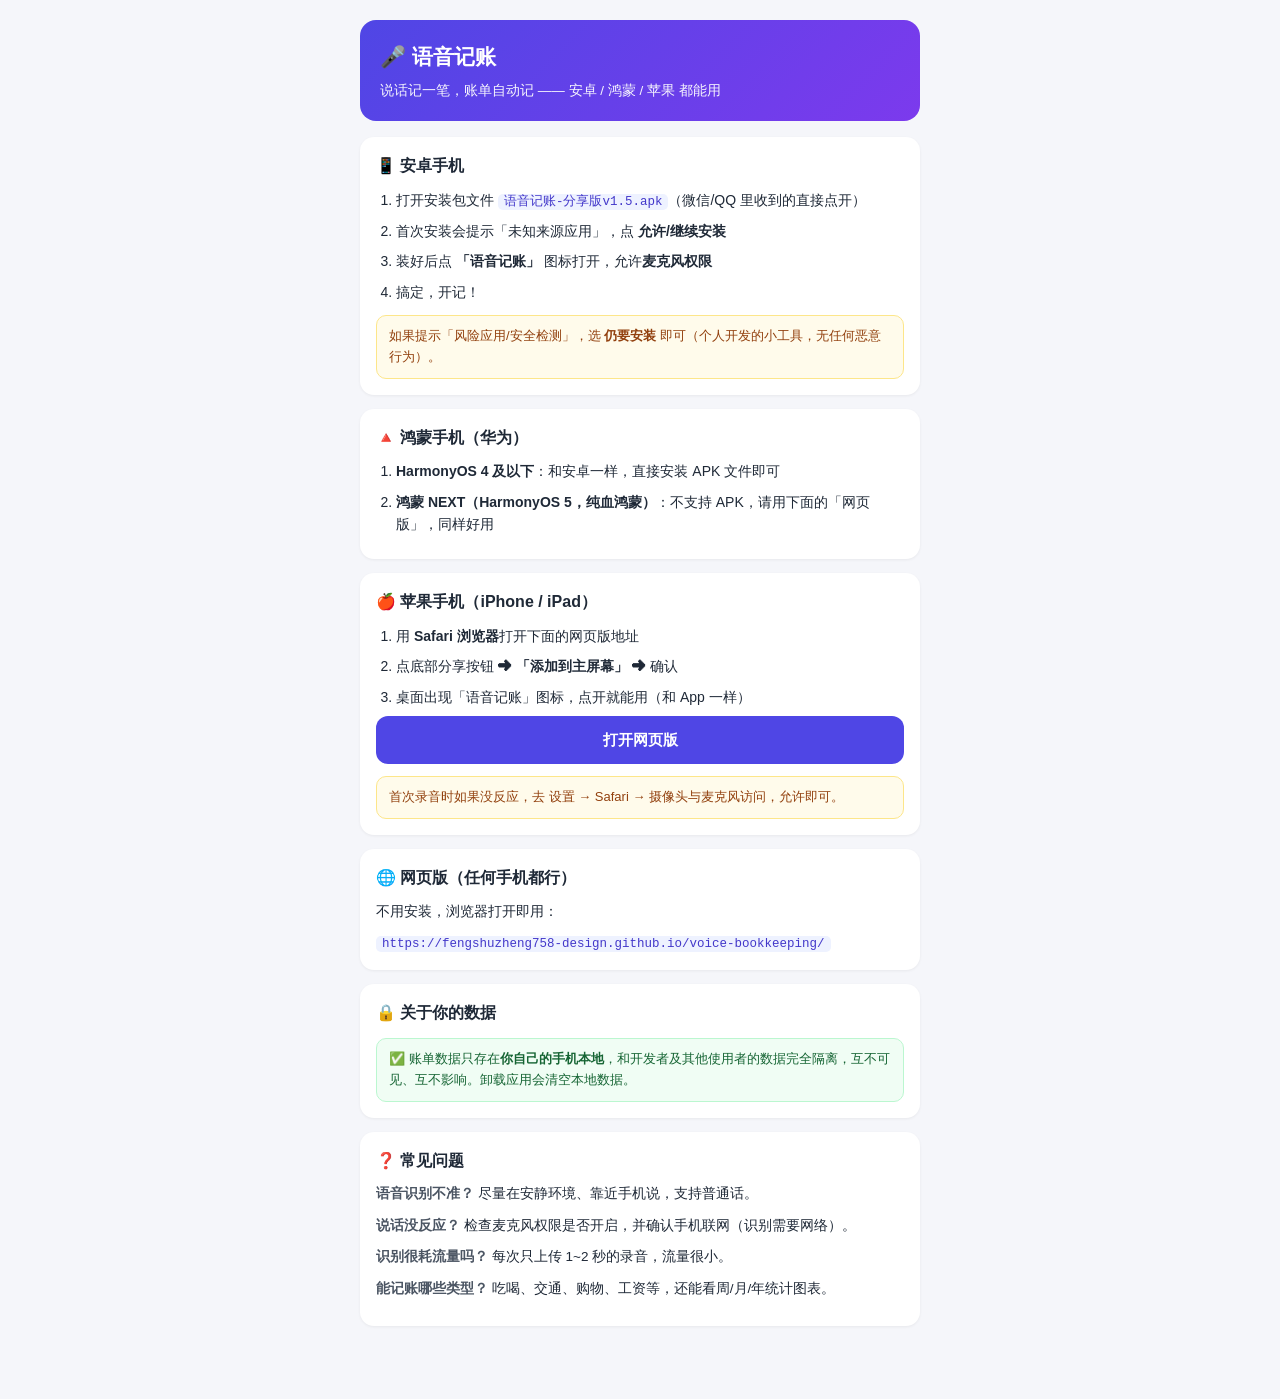
==== 语音记账-安装指南.html @ 402b916f "分享版APK v1.5（minSdk21/targetSdk33）+ 安装指南" ====
<!DOCTYPE html>
<html lang="zh-CN">
<head>
<meta charset="UTF-8">
<meta name="viewport" content="width=device-width, initial-scale=1.0">
<title>语音记账 · 安装指南</title>
<style>
  body{font-family:-apple-system,BlinkMacSystemFont,"PingFang SC","Microsoft YaHei",sans-serif;background:#f5f6fa;color:#1f2937;max-width:560px;margin:0 auto;padding:20px 16px 60px;line-height:1.6}
  .hd{background:linear-gradient(135deg,#4f46e5,#7c3aed);color:#fff;border-radius:16px;padding:20px;margin-bottom:16px}
  .hd h1{margin:0 0 6px;font-size:21px}
  .hd p{margin:0;font-size:13.5px;opacity:.95}
  .card{background:#fff;border-radius:14px;padding:16px;margin-bottom:14px;box-shadow:0 1px 3px rgba(0,0,0,.06)}
  .card h2{font-size:16px;margin:0 0 10px}
  .card h2 .tag{display:inline-block;background:#eef2ff;color:#4338ca;font-size:12px;border-radius:8px;padding:1px 8px;margin-left:4px}
  ol{padding-left:20px;margin:0;font-size:14px}
  ol li{margin-bottom:8px}
  code{background:#eef2ff;color:#4338ca;padding:1px 6px;border-radius:5px;font-size:12.5px;word-break:break-all}
  .tip{background:#fffbeb;border:1px solid #fde68a;border-radius:10px;padding:10px 12px;font-size:13px;color:#92400e;margin-top:12px}
  .good{background:#f0fdf4;border:1px solid #bbf7d0;border-radius:10px;padding:10px 12px;font-size:13px;color:#166534;margin-top:12px}
  .btn{display:block;text-align:center;background:#4f46e5;color:#fff;text-decoration:none;font-size:15px;font-weight:600;padding:12px;border-radius:12px;margin:6px 0}
  .qa{font-size:13.5px;margin-bottom:10px}
  .qa b{color:#4b5563}
</style>
</head>
<body>

  <div class="hd">
    <h1>🎤 语音记账</h1>
    <p>说话记一笔，账单自动记 —— 安卓 / 鸿蒙 / 苹果 都能用</p>
  </div>

  <div class="card">
    <h2>📱 安卓手机</h2>
    <ol>
      <li>打开安装包文件 <code>语音记账-分享版v1.5.apk</code>（微信/QQ 里收到的直接点开）</li>
      <li>首次安装会提示「未知来源应用」，点 <b>允许/继续安装</b></li>
      <li>装好后点 <b>「语音记账」</b> 图标打开，允许<b>麦克风权限</b></li>
      <li>搞定，开记！</li>
    </ol>
    <div class="tip">如果提示「风险应用/安全检测」，选 <b>仍要安装</b> 即可（个人开发的小工具，无任何恶意行为）。</div>
  </div>

  <div class="card">
    <h2>🔺 鸿蒙手机（华为）</h2>
    <ol>
      <li><b>HarmonyOS 4 及以下</b>：和安卓一样，直接安装 APK 文件即可</li>
      <li><b>鸿蒙 NEXT（HarmonyOS 5，纯血鸿蒙）</b>：不支持 APK，请用下面的「网页版」，同样好用</li>
    </ol>
  </div>

  <div class="card">
    <h2>🍎 苹果手机（iPhone / iPad）</h2>
    <ol>
      <li>用 <b>Safari 浏览器</b>打开下面的网页版地址</li>
      <li>点底部分享按钮 ➜ <b>「添加到主屏幕」</b> ➜ 确认</li>
      <li>桌面出现「语音记账」图标，点开就能用（和 App 一样）</li>
    </ol>
    <a class="btn" href="https://fengshuzheng758-design.github.io/voice-bookkeeping/">打开网页版</a>
    <div class="tip">首次录音时如果没反应，去 设置 → Safari → 摄像头与麦克风访问，允许即可。</div>
  </div>

  <div class="card">
    <h2>🌐 网页版（任何手机都行）</h2>
    <p style="font-size:14px;margin:0 0 6px">不用安装，浏览器打开即用：</p>
    <code>https://fengshuzheng758-design.github.io/voice-bookkeeping/</code>
  </div>

  <div class="card">
    <h2>🔒 关于你的数据</h2>
    <div class="good">✅ 账单数据只存在<b>你自己的手机本地</b>，和开发者及其他使用者的数据完全隔离，互不可见、互不影响。卸载应用会清空本地数据。</div>
  </div>

  <div class="card">
    <h2>❓ 常见问题</h2>
    <div class="qa"><b>语音识别不准？</b> 尽量在安静环境、靠近手机说，支持普通话。</div>
    <div class="qa"><b>说话没反应？</b> 检查麦克风权限是否开启，并确认手机联网（识别需要网络）。</div>
    <div class="qa"><b>识别很耗流量吗？</b> 每次只上传 1~2 秒的录音，流量很小。</div>
    <div class="qa"><b>能记账哪些类型？</b> 吃喝、交通、购物、工资等，还能看周/月/年统计图表。</div>
  </div>

</body>
</html>
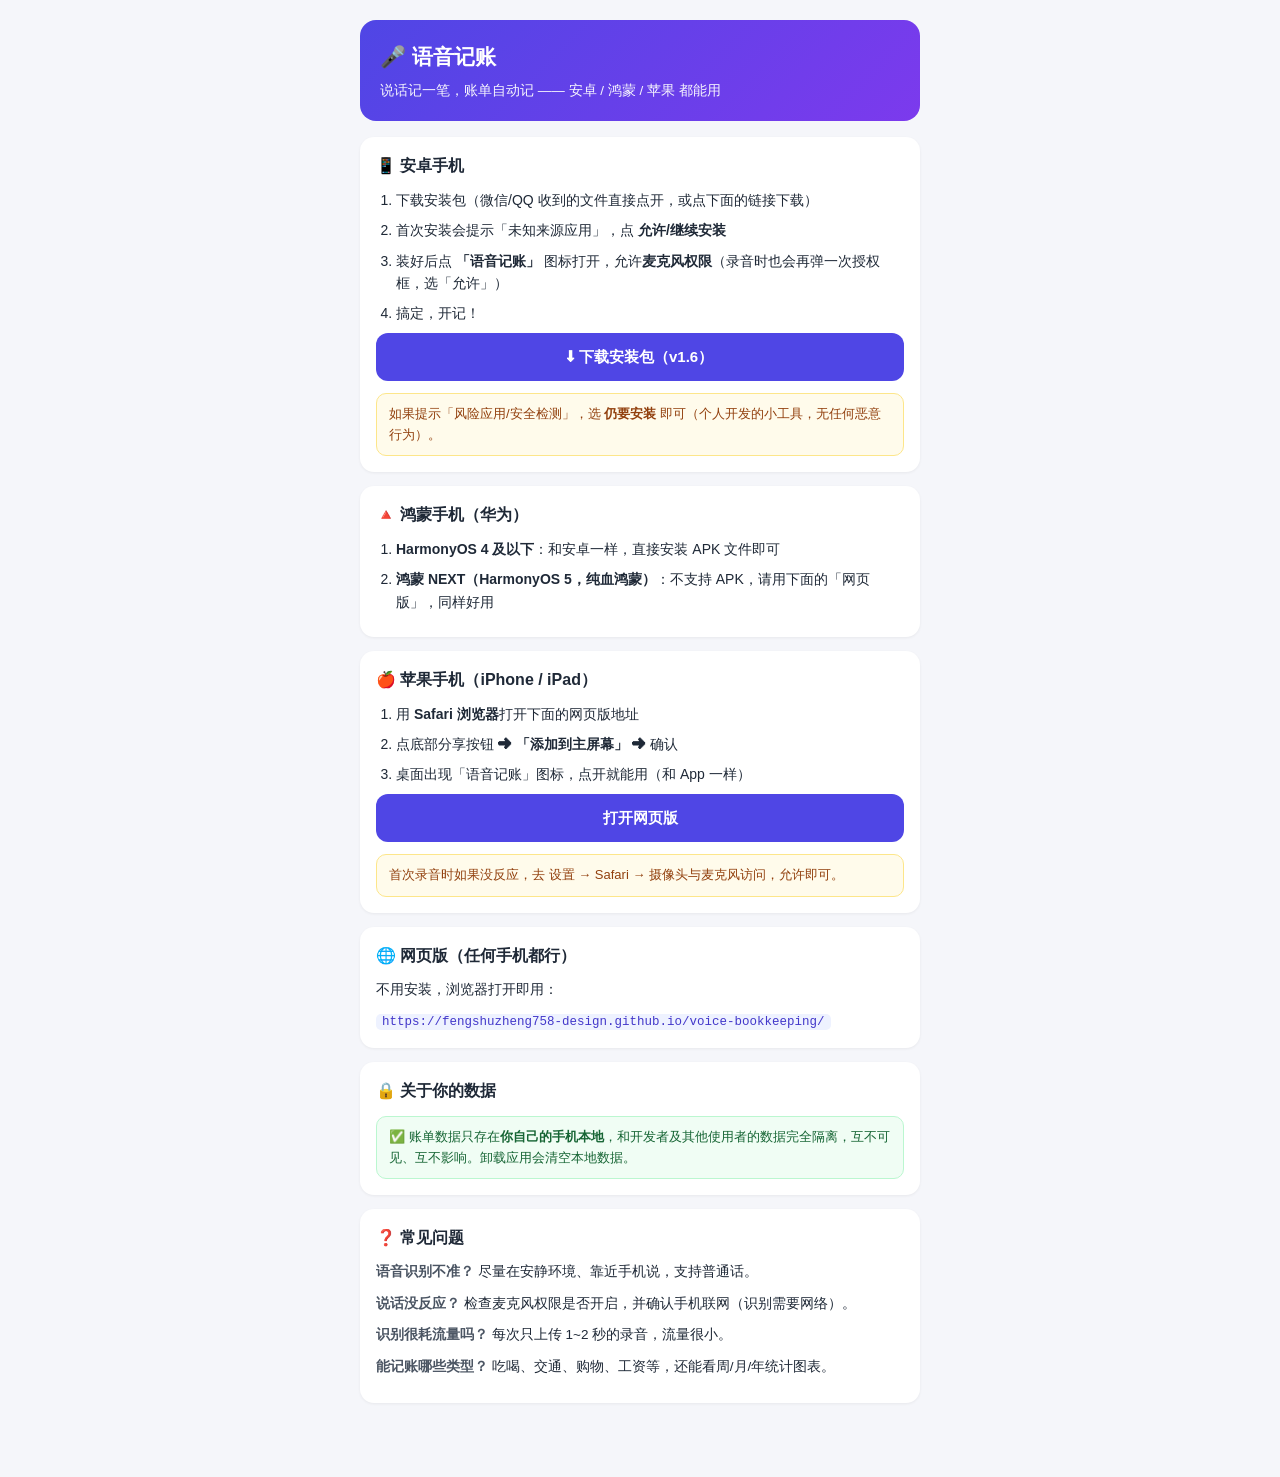
==== commit b2bfbee1: "APK v1.6：修复录音权限（原生权限桥+按需授权+清晰错误提示），稳定下载链接" ====
--- a/语音记账-安装指南.html
+++ b/语音记账-安装指南.html
@@ -32,11 +32,12 @@
   <div class="card">
     <h2>📱 安卓手机</h2>
     <ol>
-      <li>打开安装包文件 <code>语音记账-分享版v1.5.apk</code>（微信/QQ 里收到的直接点开）</li>
+      <li>下载安装包（微信/QQ 收到的文件直接点开，或点下面的链接下载）</li>
       <li>首次安装会提示「未知来源应用」，点 <b>允许/继续安装</b></li>
-      <li>装好后点 <b>「语音记账」</b> 图标打开，允许<b>麦克风权限</b></li>
+      <li>装好后点 <b>「语音记账」</b> 图标打开，允许<b>麦克风权限</b>（录音时也会再弹一次授权框，选「允许」）</li>
       <li>搞定，开记！</li>
     </ol>
+    <a class="btn" href="https://cdn.jsdelivr.net/gh/fengshuzheng758-design/voice-bookkeeping@main/apk/yuyin-jizhang.apk">⬇ 下载安装包（v1.6）</a>
     <div class="tip">如果提示「风险应用/安全检测」，选 <b>仍要安装</b> 即可（个人开发的小工具，无任何恶意行为）。</div>
   </div>
 
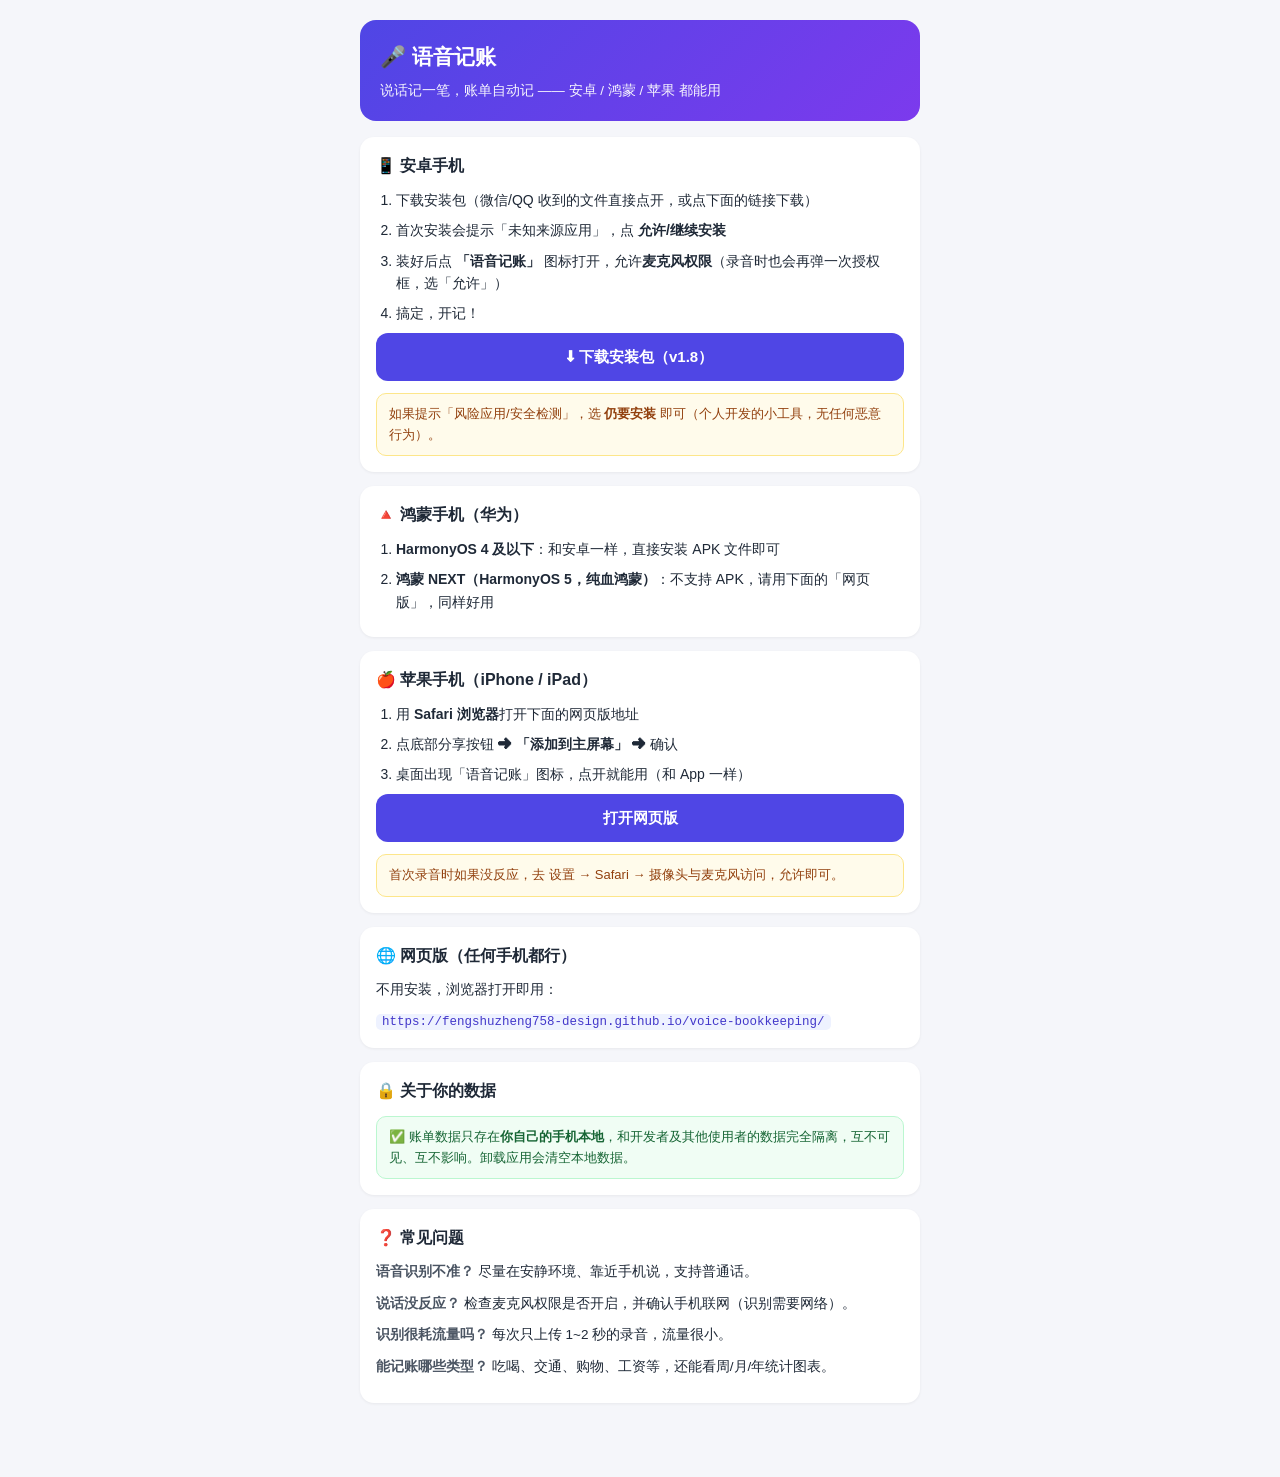
==== commit 7b33647e: "安装指南: 下载链接切换到 v1.8 精确 commit" ====
--- a/语音记账-安装指南.html
+++ b/语音记账-安装指南.html
@@ -37,7 +37,7 @@
       <li>装好后点 <b>「语音记账」</b> 图标打开，允许<b>麦克风权限</b>（录音时也会再弹一次授权框，选「允许」）</li>
       <li>搞定，开记！</li>
     </ol>
-    <a class="btn" href="https://cdn.jsdelivr.net/gh/fengshuzheng758-design/voice-bookkeeping@main/apk/yuyin-jizhang.apk">⬇ 下载安装包（v1.6）</a>
+    <a class="btn" href="https://cdn.jsdelivr.net/gh/fengshuzheng758-design/voice-bookkeeping@bc6e57addcf8246dd91200b6fedb1d2f4c3771b2/apk/yuyin-jizhang.apk">⬇ 下载安装包（v1.8）</a>
     <div class="tip">如果提示「风险应用/安全检测」，选 <b>仍要安装</b> 即可（个人开发的小工具，无任何恶意行为）。</div>
   </div>
 
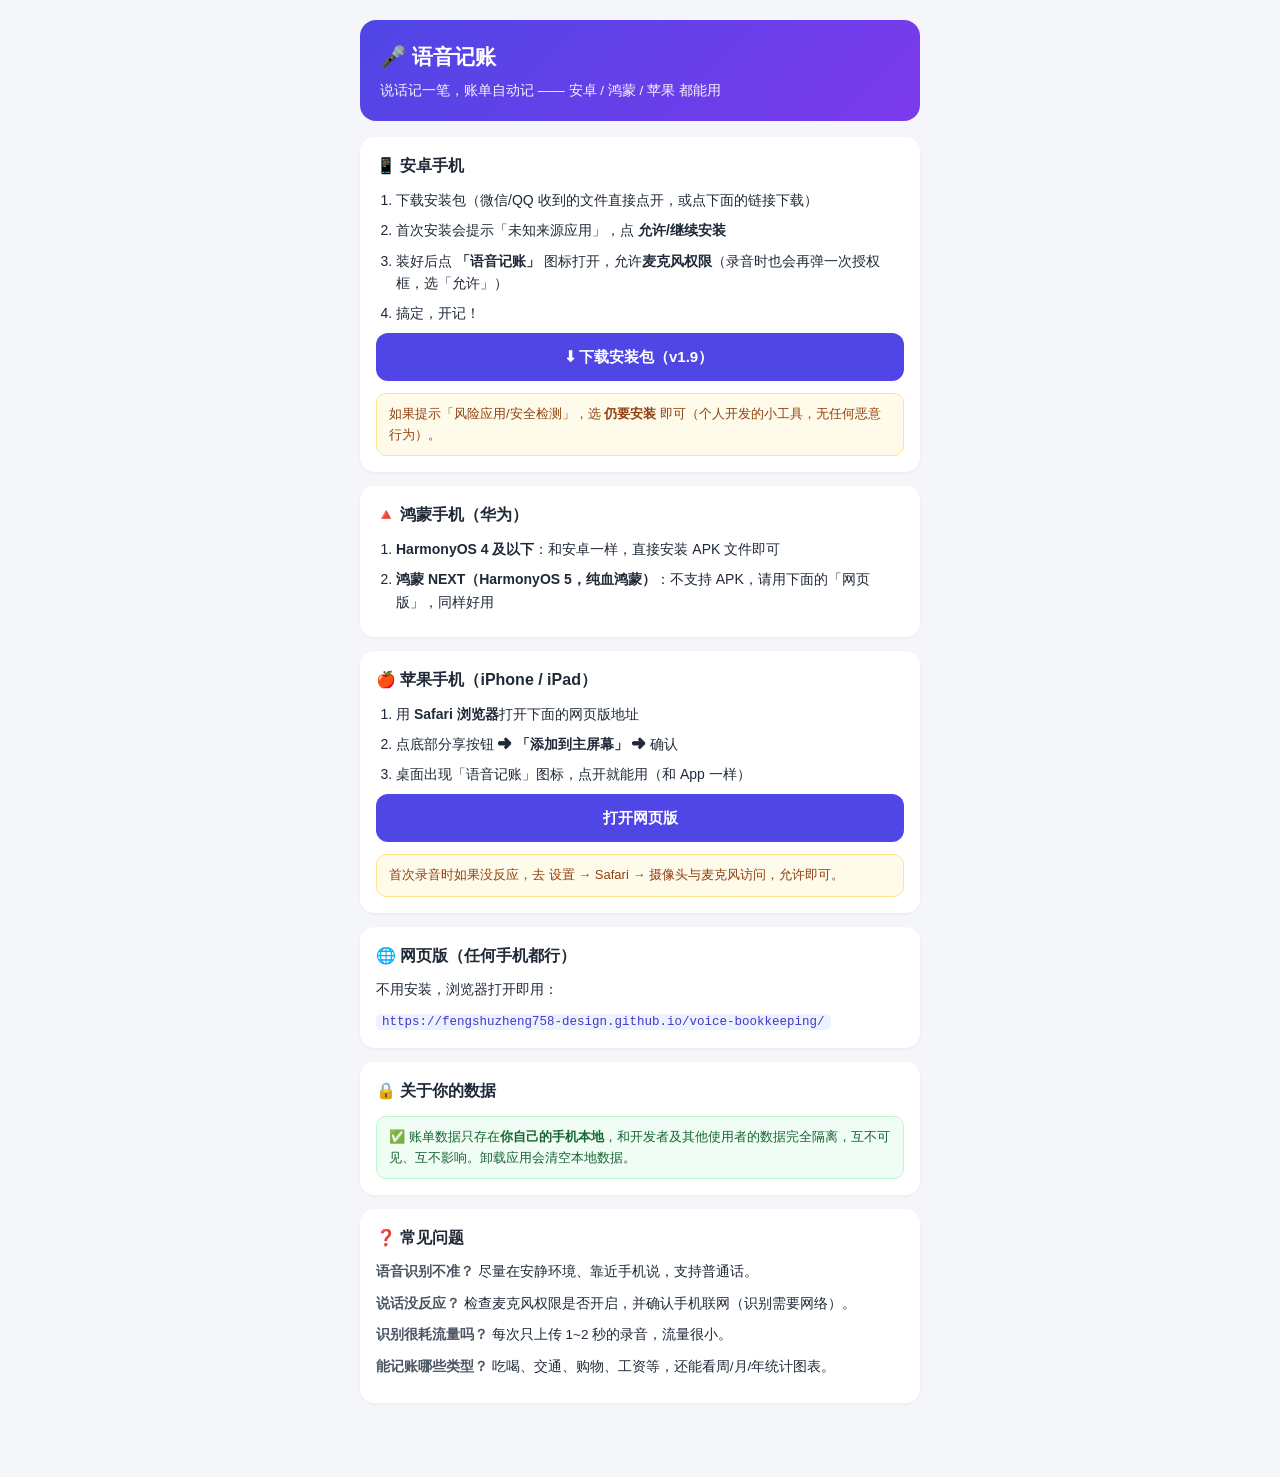
==== commit 4dba6a78: "安装指南: 链接更新到 v1.9" ====
--- a/语音记账-安装指南.html
+++ b/语音记账-安装指南.html
@@ -37,7 +37,7 @@
       <li>装好后点 <b>「语音记账」</b> 图标打开，允许<b>麦克风权限</b>（录音时也会再弹一次授权框，选「允许」）</li>
       <li>搞定，开记！</li>
     </ol>
-    <a class="btn" href="https://cdn.jsdelivr.net/gh/fengshuzheng758-design/voice-bookkeeping@bc6e57addcf8246dd91200b6fedb1d2f4c3771b2/apk/yuyin-jizhang.apk">⬇ 下载安装包（v1.8）</a>
+    <a class="btn" href="https://cdn.jsdelivr.net/gh/fengshuzheng758-design/voice-bookkeeping@14ff939/apk/yuyin-jizhang.apk">⬇ 下载安装包（v1.9）</a>
     <div class="tip">如果提示「风险应用/安全检测」，选 <b>仍要安装</b> 即可（个人开发的小工具，无任何恶意行为）。</div>
   </div>
 
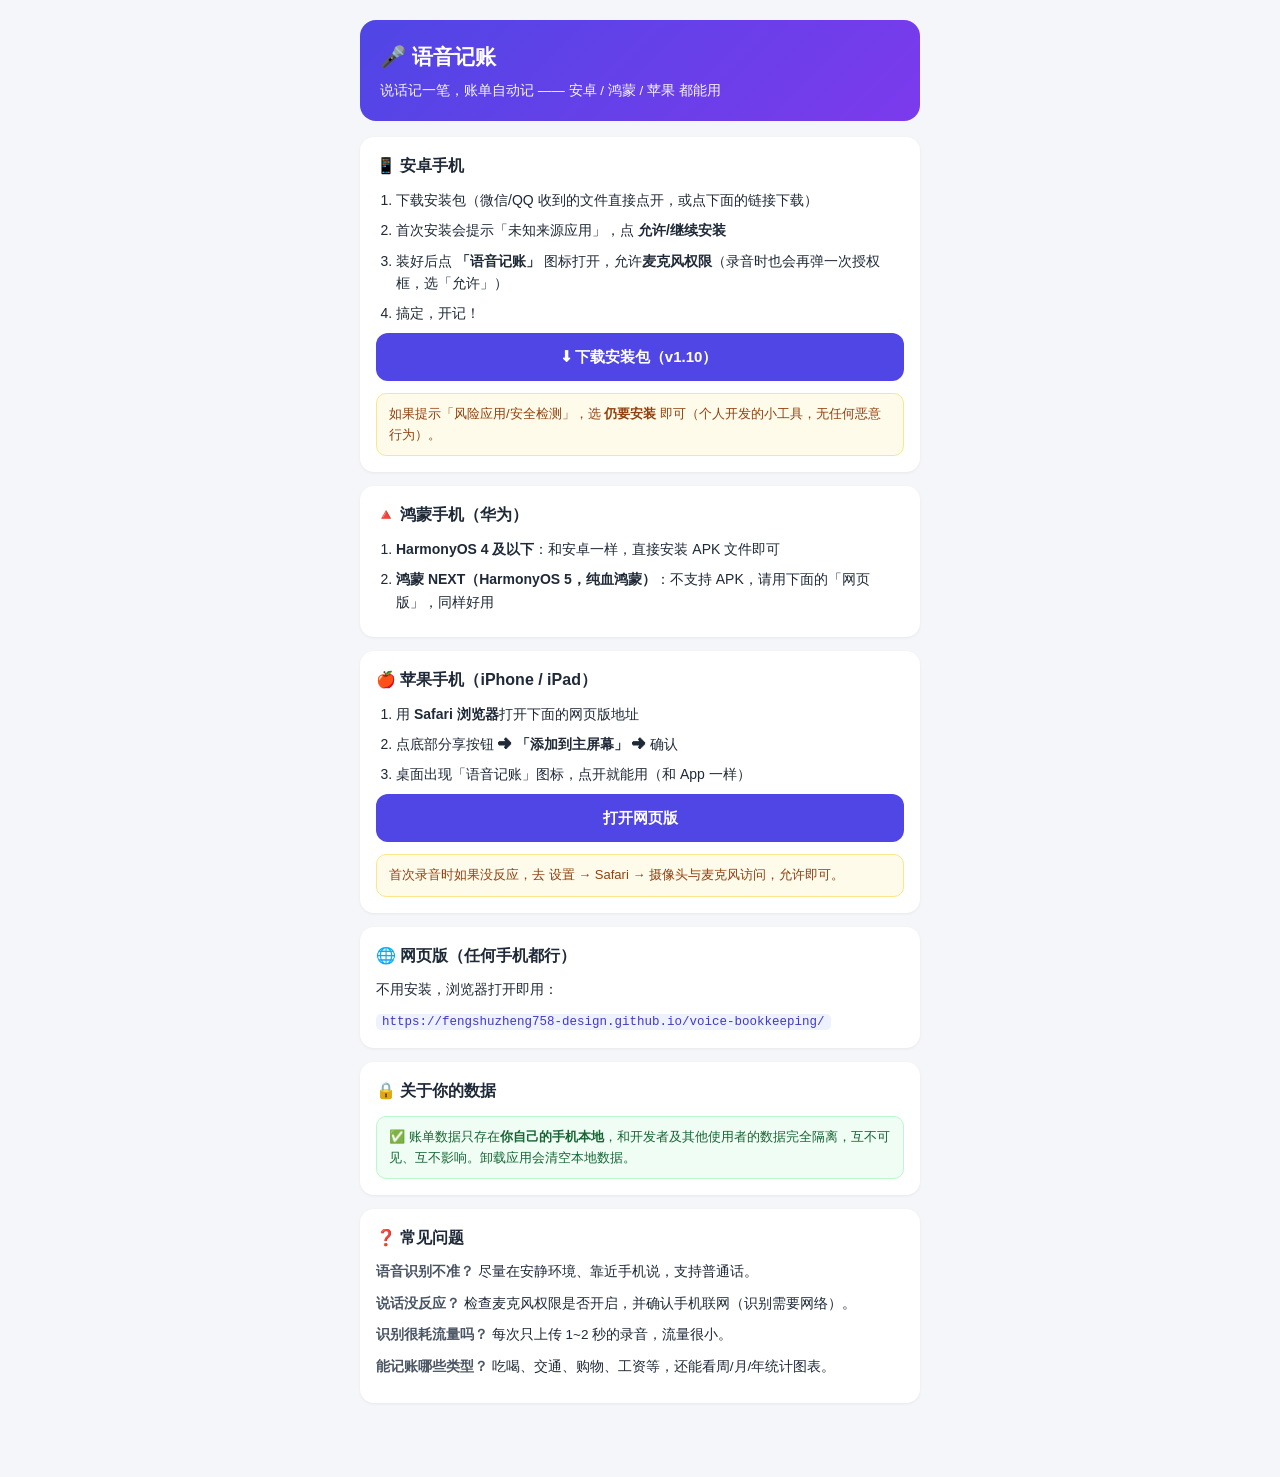
==== commit 911e3fdd: "安装指南: 链接更新到 v1.10" ====
--- a/语音记账-安装指南.html
+++ b/语音记账-安装指南.html
@@ -37,7 +37,7 @@
       <li>装好后点 <b>「语音记账」</b> 图标打开，允许<b>麦克风权限</b>（录音时也会再弹一次授权框，选「允许」）</li>
       <li>搞定，开记！</li>
     </ol>
-    <a class="btn" href="https://cdn.jsdelivr.net/gh/fengshuzheng758-design/voice-bookkeeping@14ff939/apk/yuyin-jizhang.apk">⬇ 下载安装包（v1.9）</a>
+    <a class="btn" href="https://cdn.jsdelivr.net/gh/fengshuzheng758-design/voice-bookkeeping@ab886c0/apk/yuyin-jizhang.apk">⬇ 下载安装包（v1.10）</a>
     <div class="tip">如果提示「风险应用/安全检测」，选 <b>仍要安装</b> 即可（个人开发的小工具，无任何恶意行为）。</div>
   </div>
 
